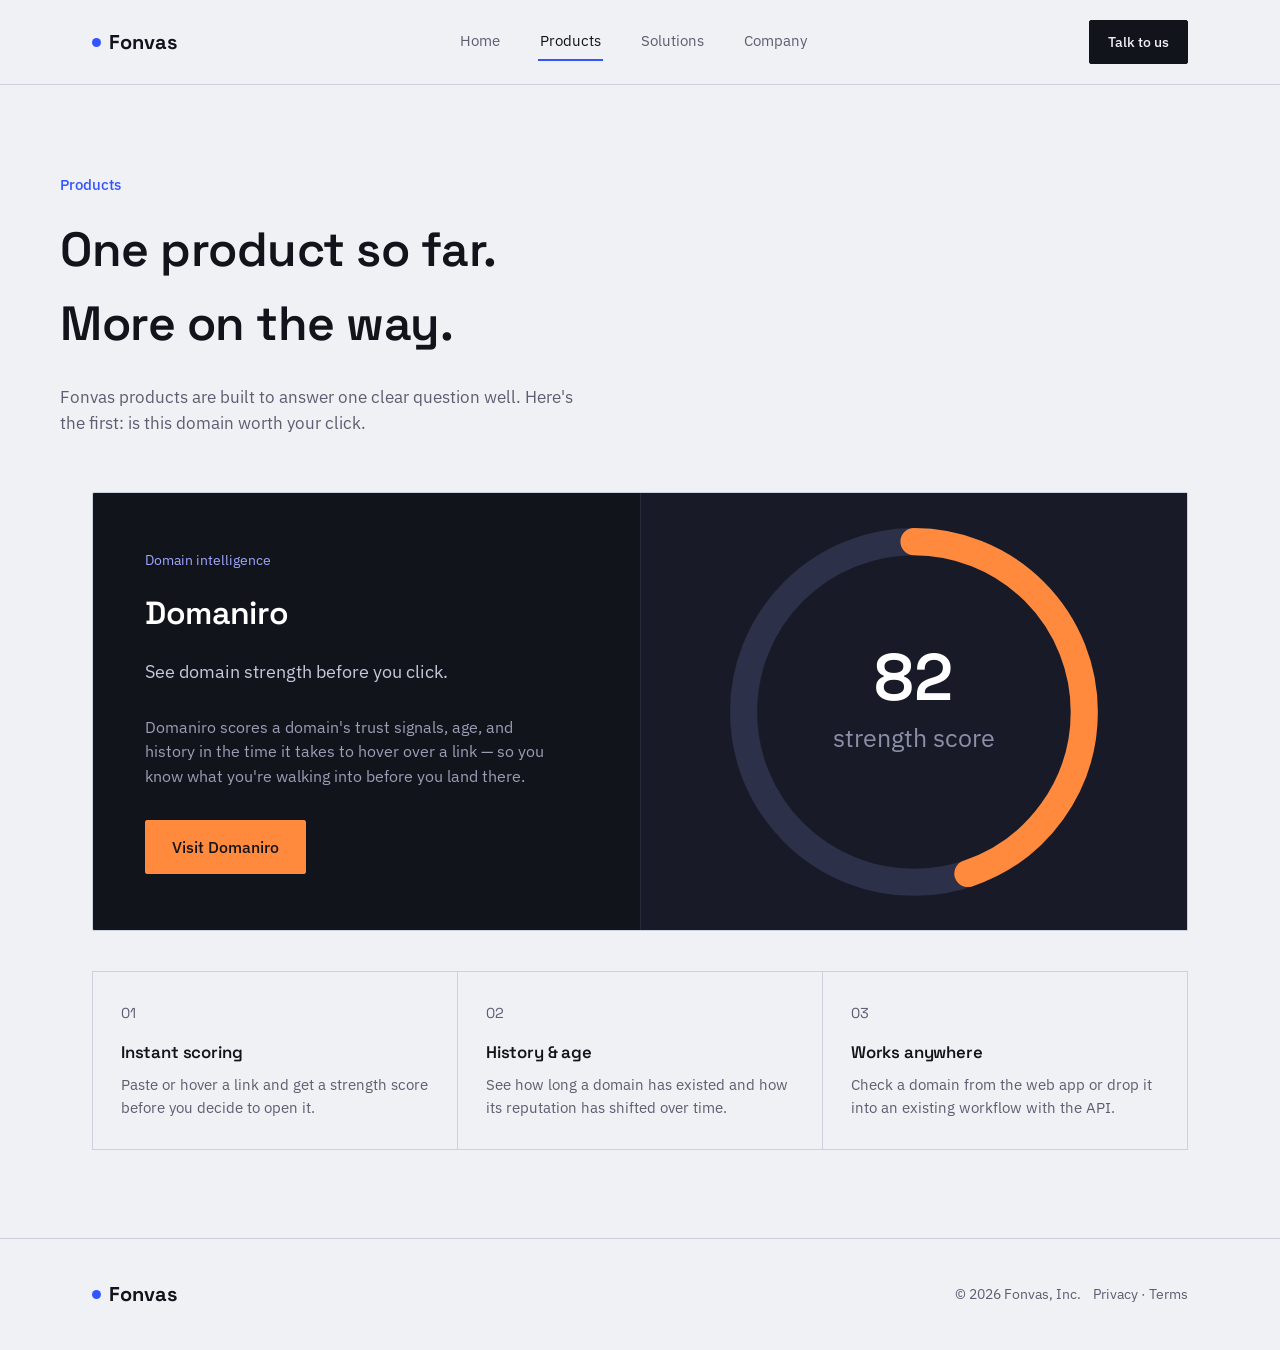
==== product/index.html @ e5af7bd3 "Update seo guides" ====
<!DOCTYPE html>
<html lang="en">
<head>
<meta charset="UTF-8">
<meta name="viewport" content="width=device-width, initial-scale=1.0">
<title>Products — Fonvas</title>
<link rel="preconnect" href="https://fonts.googleapis.com">
<link href="https://fonts.googleapis.com/css2?family=Space+Grotesk:wght@400;500;600;700&family=IBM+Plex+Sans:wght@400;500;600&display=swap" rel="stylesheet">
<style>
  :root{
    --ink:#12141C;
    --paper:#F0F1F5;
    --paper-2:#E6E7EF;
    --blue:#3355FF;
    --coral:#FF8A3D;
    --line:#CDD0DE;
    --muted:#5B5E70;
  }
  *{box-sizing:border-box;}
  html{scroll-behavior:smooth;}
  body{
    margin:0;background:var(--paper);color:var(--ink);
    font-family:'IBM Plex Sans', sans-serif;font-size:16px;line-height:1.55;
  }
  h1,h2,h3,.display{
    font-family:'Space Grotesk', sans-serif;font-weight:600;
    letter-spacing:-0.01em;margin:0;
  }
  a{color:inherit;text-decoration:none;}
  .wrap{max-width:1160px;margin:0 auto;padding:0 32px;}

  @media (prefers-reduced-motion: reduce){*{animation:none !important;transition:none !important;}}

  header{
    position:sticky;top:0;z-index:50;
    background:rgba(240,241,245,0.9);backdrop-filter:blur(8px);
    border-bottom:1px solid var(--line);
  }
  nav{
    display:flex;align-items:center;justify-content:space-between;
    padding:20px 32px;max-width:1160px;margin:0 auto;
  }
  .logo{font-family:'Space Grotesk', sans-serif;font-weight:700;font-size:1.25rem;display:flex;align-items:center;gap:8px;}
  .logo .dot{width:9px;height:9px;border-radius:50%;background:var(--blue);}
  .tabs{display:flex;gap:36px;}
  .tabs a{font-size:0.95rem;color:var(--muted);padding:6px 2px;border-bottom:2px solid transparent;transition:color .15s ease, border-color .15s ease;}
  .tabs a.current{color:var(--ink);border-color:var(--blue);}
  .tabs a:hover, .tabs a:focus-visible{color:var(--ink);border-color:var(--blue);}
  .nav-cta{font-size:0.9rem;font-weight:500;background:var(--ink);color:var(--paper);padding:10px 18px;border-radius:2px;border:1px solid var(--ink);transition:background .15s ease, color .15s ease;}
  .nav-cta:hover{background:transparent;color:var(--ink);}

  .page-head{padding:88px 0 56px;border-top:none;}
  .kicker{font-size:0.95rem;color:var(--blue);font-weight:500;margin-bottom:16px;}
  .page-head h1{font-size:clamp(2.2rem, 4.5vw, 3rem);max-width:16ch;}
  .page-head p{margin:22px 0 0;font-size:1.05rem;color:var(--muted);max-width:52ch;}

  section{padding:0 0 88px;}

  /* ---- Featured product ---- */
  .product-feature{
    border:1px solid var(--line);
    background:var(--ink);color:var(--paper);
    border-radius:2px;
    display:grid;grid-template-columns:1fr 1fr;
    overflow:hidden;
  }
  .product-feature .copy{padding:56px 52px;display:flex;flex-direction:column;justify-content:center;}
  .product-feature .eyebrow{font-size:0.9rem;color:#9FA6FF;margin-bottom:18px;}
  .product-feature h2{font-size:2rem;color:#fff;max-width:14ch;}
  .product-feature .tagline{font-size:1.15rem;color:#C7C9DA;margin:18px 0 30px;max-width:36ch;}
  .product-feature p.body{color:#9B9EB5;font-size:0.98rem;max-width:40ch;margin:0 0 32px;}
  .btn{display:inline-block;padding:14px 26px;border-radius:2px;font-size:0.98rem;font-weight:500;border:1px solid transparent;width:fit-content;}
  .btn-primary{background:var(--coral);color:var(--ink);border-color:var(--coral);}
  .btn-primary:hover{background:transparent;color:var(--coral);border-color:var(--coral);}

  .product-visual{
    position:relative;background:#181B27;
    display:flex;align-items:center;justify-content:center;
    border-left:1px solid #262A3B;
  }
  .product-visual svg{width:78%;height:auto;}
  .meter-track{fill:none;stroke:#2C3048;stroke-width:14;}
  .meter-fill{fill:none;stroke:var(--coral);stroke-width:14;stroke-linecap:round;
    stroke-dasharray:326; stroke-dashoffset:326;
    animation:fill-meter 1.6s ease-out .3s forwards;}
  @keyframes fill-meter{to{stroke-dashoffset:78;}}
  @media (prefers-reduced-motion: reduce){.meter-fill{animation:none;stroke-dashoffset:78;}}
  .meter-label{font-family:'Space Grotesk', sans-serif;font-size:34px;fill:#fff;font-weight:600;}
  .meter-sub{font-family:'IBM Plex Sans', sans-serif;font-size:13px;fill:#8B8FA8;}

  .details{margin-top:40px;display:grid;grid-template-columns:repeat(3,1fr);gap:1px;background:var(--line);border:1px solid var(--line);}
  .detail{background:var(--paper);padding:30px 28px;}
  .detail .num{font-family:'Space Grotesk', sans-serif;color:var(--muted);font-size:0.9rem;margin-bottom:14px;}
  .detail h3{font-size:1.05rem;margin-bottom:8px;}
  .detail p{margin:0;color:var(--muted);font-size:0.94rem;}

  @media (max-width: 820px){
    .tabs{display:none;}
    .product-feature{grid-template-columns:1fr;}
    .product-visual{min-height:260px;border-left:none;border-top:1px solid #262A3B;}
    .details{grid-template-columns:1fr;}
  }

  footer{border-top:1px solid var(--line);padding:40px 0;}
  .footer-bottom{display:flex;justify-content:space-between;color:var(--muted);font-size:0.85rem;flex-wrap:wrap;gap:12px;}
  .wrap.footer-inner{display:flex;justify-content:space-between;align-items:center;flex-wrap:wrap;gap:16px;}
</style>
</head>
<body>

<header>
  <nav>
    <div class="logo"><span class="dot"></span>Fonvas</div>
    <div class="tabs">
      <a href="../">Home</a>
      <a href="./" class="current">Products</a>
      <a href="../#solutions">Solutions</a>
      <a href="../#company">Company</a>
    </div>
    <a href="../#contact" class="nav-cta">Talk to us</a>
  </nav>
</header>

<main>
  <div class="wrap page-head">
    <div class="kicker">Products</div>
    <h1>One product so far. More on the way.</h1>
    <p>Fonvas products are built to answer one clear question well. Here's the first: is this domain worth your click.</p>
  </div>

  <section>
    <div class="wrap">
      <div class="product-feature">
        <div class="copy">
          <div class="eyebrow">Domain intelligence</div>
          <h2>Domaniro</h2>
          <p class="tagline">See domain strength before you click.</p>
          <p class="body">Domaniro scores a domain's trust signals, age, and history in the time it takes to hover over a link — so you know what you're walking into before you land there.</p>
          <a href="domaniro/" class="btn btn-primary">Visit Domaniro</a>
        </div>
        <div class="product-visual">
          <svg viewBox="0 0 220 220" xmlns="http://www.w3.org/2000/svg">
            <circle class="meter-track" cx="110" cy="110" r="88" transform="rotate(-90 110 110)"/>
            <circle class="meter-fill" cx="110" cy="110" r="88" transform="rotate(-90 110 110)"/>
            <text x="110" y="104" text-anchor="middle" class="meter-label">82</text>
            <text x="110" y="128" text-anchor="middle" class="meter-sub">strength score</text>
          </svg>
        </div>
      </div>

      <div class="details">
        <div class="detail">
          <div class="num">01</div>
          <h3>Instant scoring</h3>
          <p>Paste or hover a link and get a strength score before you decide to open it.</p>
        </div>
        <div class="detail">
          <div class="num">02</div>
          <h3>History &amp; age</h3>
          <p>See how long a domain has existed and how its reputation has shifted over time.</p>
        </div>
        <div class="detail">
          <div class="num">03</div>
          <h3>Works anywhere</h3>
          <p>Check a domain from the web app or drop it into an existing workflow with the API.</p>
        </div>
      </div>
    </div>
  </section>
</main>

<footer>
  <div class="wrap footer-inner">
    <div class="logo"><span class="dot"></span>Fonvas</div>
    <div class="footer-bottom">
      <span>© 2026 Fonvas, Inc.</span>
      <span>Privacy · Terms</span>
    </div>
  </div>
</footer>

</body>
</html>
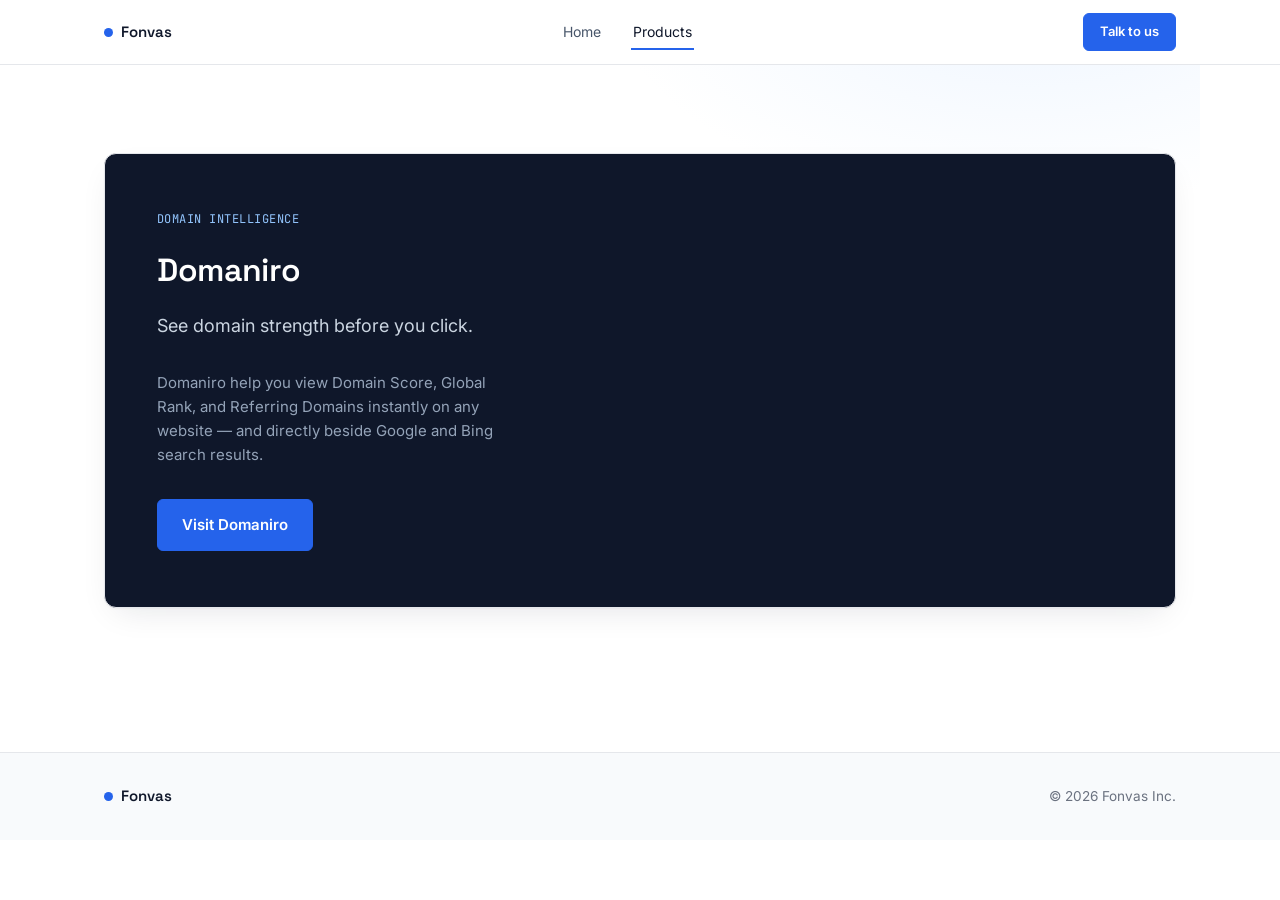
==== commit d329dca5: "Update content and style" ====
--- a/product/index.html
+++ b/product/index.html
@@ -1,154 +1,432 @@
 <!DOCTYPE html>
 <html lang="en">
+
 <head>
-<meta charset="UTF-8">
-<meta name="viewport" content="width=device-width, initial-scale=1.0">
-<title>Products — Fonvas</title>
-<link rel="preconnect" href="https://fonts.googleapis.com">
-<link href="https://fonts.googleapis.com/css2?family=Space+Grotesk:wght@400;500;600;700&family=IBM+Plex+Sans:wght@400;500;600&display=swap" rel="stylesheet">
-<style>
-  :root{
-    --ink:#12141C;
-    --paper:#F0F1F5;
-    --paper-2:#E6E7EF;
-    --blue:#3355FF;
-    --coral:#FF8A3D;
-    --line:#CDD0DE;
-    --muted:#5B5E70;
-  }
-  *{box-sizing:border-box;}
-  html{scroll-behavior:smooth;}
-  body{
-    margin:0;background:var(--paper);color:var(--ink);
-    font-family:'IBM Plex Sans', sans-serif;font-size:16px;line-height:1.55;
-  }
-  h1,h2,h3,.display{
-    font-family:'Space Grotesk', sans-serif;font-weight:600;
-    letter-spacing:-0.01em;margin:0;
-  }
-  a{color:inherit;text-decoration:none;}
-  .wrap{max-width:1160px;margin:0 auto;padding:0 32px;}
-
-  @media (prefers-reduced-motion: reduce){*{animation:none !important;transition:none !important;}}
-
-  header{
-    position:sticky;top:0;z-index:50;
-    background:rgba(240,241,245,0.9);backdrop-filter:blur(8px);
-    border-bottom:1px solid var(--line);
-  }
-  nav{
-    display:flex;align-items:center;justify-content:space-between;
-    padding:20px 32px;max-width:1160px;margin:0 auto;
-  }
-  .logo{font-family:'Space Grotesk', sans-serif;font-weight:700;font-size:1.25rem;display:flex;align-items:center;gap:8px;}
-  .logo .dot{width:9px;height:9px;border-radius:50%;background:var(--blue);}
-  .tabs{display:flex;gap:36px;}
-  .tabs a{font-size:0.95rem;color:var(--muted);padding:6px 2px;border-bottom:2px solid transparent;transition:color .15s ease, border-color .15s ease;}
-  .tabs a.current{color:var(--ink);border-color:var(--blue);}
-  .tabs a:hover, .tabs a:focus-visible{color:var(--ink);border-color:var(--blue);}
-  .nav-cta{font-size:0.9rem;font-weight:500;background:var(--ink);color:var(--paper);padding:10px 18px;border-radius:2px;border:1px solid var(--ink);transition:background .15s ease, color .15s ease;}
-  .nav-cta:hover{background:transparent;color:var(--ink);}
-
-  .page-head{padding:88px 0 56px;border-top:none;}
-  .kicker{font-size:0.95rem;color:var(--blue);font-weight:500;margin-bottom:16px;}
-  .page-head h1{font-size:clamp(2.2rem, 4.5vw, 3rem);max-width:16ch;}
-  .page-head p{margin:22px 0 0;font-size:1.05rem;color:var(--muted);max-width:52ch;}
-
-  section{padding:0 0 88px;}
-
-  /* ---- Featured product ---- */
-  .product-feature{
-    border:1px solid var(--line);
-    background:var(--ink);color:var(--paper);
-    border-radius:2px;
-    display:grid;grid-template-columns:1fr 1fr;
-    overflow:hidden;
-  }
-  .product-feature .copy{padding:56px 52px;display:flex;flex-direction:column;justify-content:center;}
-  .product-feature .eyebrow{font-size:0.9rem;color:#9FA6FF;margin-bottom:18px;}
-  .product-feature h2{font-size:2rem;color:#fff;max-width:14ch;}
-  .product-feature .tagline{font-size:1.15rem;color:#C7C9DA;margin:18px 0 30px;max-width:36ch;}
-  .product-feature p.body{color:#9B9EB5;font-size:0.98rem;max-width:40ch;margin:0 0 32px;}
-  .btn{display:inline-block;padding:14px 26px;border-radius:2px;font-size:0.98rem;font-weight:500;border:1px solid transparent;width:fit-content;}
-  .btn-primary{background:var(--coral);color:var(--ink);border-color:var(--coral);}
-  .btn-primary:hover{background:transparent;color:var(--coral);border-color:var(--coral);}
-
-  .product-visual{
-    position:relative;background:#181B27;
-    display:flex;align-items:center;justify-content:center;
-    border-left:1px solid #262A3B;
-  }
-  .product-visual svg{width:78%;height:auto;}
-  .meter-track{fill:none;stroke:#2C3048;stroke-width:14;}
-  .meter-fill{fill:none;stroke:var(--coral);stroke-width:14;stroke-linecap:round;
-    stroke-dasharray:326; stroke-dashoffset:326;
-    animation:fill-meter 1.6s ease-out .3s forwards;}
-  @keyframes fill-meter{to{stroke-dashoffset:78;}}
-  @media (prefers-reduced-motion: reduce){.meter-fill{animation:none;stroke-dashoffset:78;}}
-  .meter-label{font-family:'Space Grotesk', sans-serif;font-size:34px;fill:#fff;font-weight:600;}
-  .meter-sub{font-family:'IBM Plex Sans', sans-serif;font-size:13px;fill:#8B8FA8;}
-
-  .details{margin-top:40px;display:grid;grid-template-columns:repeat(3,1fr);gap:1px;background:var(--line);border:1px solid var(--line);}
-  .detail{background:var(--paper);padding:30px 28px;}
-  .detail .num{font-family:'Space Grotesk', sans-serif;color:var(--muted);font-size:0.9rem;margin-bottom:14px;}
-  .detail h3{font-size:1.05rem;margin-bottom:8px;}
-  .detail p{margin:0;color:var(--muted);font-size:0.94rem;}
-
-  @media (max-width: 820px){
-    .tabs{display:none;}
-    .product-feature{grid-template-columns:1fr;}
-    .product-visual{min-height:260px;border-left:none;border-top:1px solid #262A3B;}
-    .details{grid-template-columns:1fr;}
-  }
-
-  footer{border-top:1px solid var(--line);padding:40px 0;}
-  .footer-bottom{display:flex;justify-content:space-between;color:var(--muted);font-size:0.85rem;flex-wrap:wrap;gap:12px;}
-  .wrap.footer-inner{display:flex;justify-content:space-between;align-items:center;flex-wrap:wrap;gap:16px;}
-</style>
+    <meta charset="UTF-8">
+    <meta name="viewport" content="width=device-width, initial-scale=1.0">
+    <title>Products — Fonvas</title>
+    <link rel="preconnect" href="https://fonts.googleapis.com">
+    <link
+        href="https://fonts.googleapis.com/css2?family=Inter:wght@400;500;600;700&family=JetBrains+Mono:wght@500;600;700&family=Space+Grotesk:wght@400;500;600;700&display=swap"
+        rel="stylesheet">
+    <style>
+        :root {
+            --ink: #0F172A;
+            --ink-soft: #475569;
+            --muted: #6B7280;
+            --paper: #FFFFFF;
+            --surface: #F8FAFC;
+            --line: #E5E7EB;
+            --blue: #2563EB;
+            --blue-dark: #1D4ED8;
+            --blue-tint: #EFF6FF;
+            --radius-sm: 6px;
+            --radius-md: 12px;
+            --shadow-card: 0 1px 2px rgba(15, 23, 42, .04), 0 12px 32px -12px rgba(15, 23, 42, .12);
+        }
+
+        * {
+            box-sizing: border-box;
+        }
+
+        html {
+            scroll-behavior: smooth;
+        }
+
+        body {
+            margin: 0;
+            background: var(--paper);
+            color: var(--ink);
+            font-family: 'Inter', sans-serif;
+            font-size: 16px;
+            line-height: 1.5;
+            -webkit-font-smoothing: antialiased;
+        }
+
+        h1,
+        h2,
+        h3,
+        .display {
+            font-family: 'Space Grotesk', sans-serif;
+            font-weight: 600;
+            letter-spacing: -0.01em;
+            margin: 0;
+        }
+
+        a {
+            color: inherit;
+            text-decoration: none;
+        }
+
+        .wrap {
+            max-width: 1120px;
+            margin: 0 auto;
+            padding: 0 24px;
+        }
+
+        @media (prefers-reduced-motion: reduce) {
+            * {
+                animation: none !important;
+                transition: none !important;
+            }
+        }
+
+        header {
+            position: sticky;
+            top: 0;
+            z-index: 50;
+            background: rgba(255, 255, 255, .85);
+            backdrop-filter: blur(10px);
+            border-bottom: 1px solid var(--line);
+        }
+
+        nav {
+            display: flex;
+            align-items: center;
+            justify-content: space-between;
+            height: 64px;
+            padding: 0 24px;
+            max-width: 1120px;
+            margin: 0 auto;
+        }
+
+        .logo {
+            font-family: 'Space Grotesk', sans-serif;
+            font-weight: 600;
+            font-size: 15px;
+            display: flex;
+            align-items: center;
+            gap: 8px;
+        }
+
+        .logo .dot {
+            width: 9px;
+            height: 9px;
+            border-radius: 50%;
+            background: var(--blue);
+        }
+
+        .tabs {
+            display: flex;
+            gap: 28px;
+        }
+
+        .tabs a {
+            font-size: 14px;
+            color: var(--ink-soft);
+            padding: 6px 2px;
+            border-bottom: 2px solid transparent;
+            transition: color .15s ease, border-color .15s ease;
+        }
+
+        .tabs a.current {
+            color: var(--ink);
+            border-color: var(--blue);
+        }
+
+        .tabs a:hover,
+        .tabs a:focus-visible {
+            color: var(--ink);
+            border-color: var(--blue);
+        }
+
+        .nav-cta {
+            font-size: 13px;
+            font-weight: 600;
+            background: var(--blue);
+            color: #fff;
+            padding: 8px 16px;
+            border-radius: var(--radius-sm);
+            border: 1px solid var(--blue);
+            transition: background .15s ease, color .15s ease;
+        }
+
+        .nav-cta:hover {
+            background: var(--blue-dark);
+            border-color: var(--blue-dark);
+        }
+
+        .page-head {
+            padding: 88px 0 56px;
+            border-top: none;
+            background: radial-gradient(600px 300px at 85% -10%, var(--blue-tint), transparent 70%);
+        }
+
+        .kicker {
+            font-family: 'JetBrains Mono', monospace;
+            font-size: 12px;
+            letter-spacing: .04em;
+            text-transform: uppercase;
+            color: var(--blue);
+            font-weight: 600;
+            margin-bottom: 16px;
+        }
+
+        .page-head h1 {
+            font-size: clamp(34px, 4.4vw, 52px);
+            line-height: 1.08;
+            max-width: 16ch;
+        }
+
+        .page-head p {
+            margin: 20px 0 0;
+            font-size: 17px;
+            line-height: 1.6;
+            color: var(--ink-soft);
+            max-width: 52ch;
+        }
+
+        section {
+            padding: 0 0 88px;
+        }
+
+        /* ---- Featured product ---- */
+        .product-feature {
+            border: 1px solid var(--line);
+            background: var(--ink);
+            color: var(--paper);
+            border-radius: var(--radius-md);
+            box-shadow: var(--shadow-card);
+            display: grid;
+            grid-template-columns: 1fr 1fr;
+            overflow: hidden;
+        }
+
+        .product-feature .copy {
+            padding: 56px 52px;
+            display: flex;
+            flex-direction: column;
+            justify-content: center;
+        }
+
+        .product-feature .eyebrow {
+            font-family: 'JetBrains Mono', monospace;
+            font-size: 12px;
+            letter-spacing: .04em;
+            text-transform: uppercase;
+            color: #93C5FD;
+            margin-bottom: 18px;
+        }
+
+        .product-feature h2 {
+            font-size: 2rem;
+            color: #fff;
+            max-width: 14ch;
+        }
+
+        .product-feature .tagline {
+            font-size: 18px;
+            color: #CBD5E1;
+            margin: 18px 0 30px;
+            max-width: 36ch;
+        }
+
+        .product-feature p.body {
+            color: #94A3B8;
+            font-size: 15px;
+            max-width: 40ch;
+            margin: 0 0 32px;
+        }
+
+        .btn {
+            display: inline-flex;
+            align-items: center;
+            padding: 14px 24px;
+            border-radius: var(--radius-sm);
+            font-size: 15px;
+            font-weight: 600;
+            border: 1px solid transparent;
+            width: fit-content;
+        }
+
+        .btn-primary {
+            background: var(--blue);
+            color: #fff;
+            border-color: var(--blue);
+        }
+
+        .btn-primary:hover {
+            background: var(--blue-dark);
+            color: #fff;
+            border-color: var(--blue-dark);
+        }
+
+        .product-visual {
+            position: relative;
+            background: #111827;
+            display: flex;
+            align-items: center;
+            justify-content: center;
+            border-left: 1px solid #1F2937;
+        }
+
+        .product-visual svg {
+            width: 78%;
+            height: auto;
+        }
+
+        .meter-track {
+            fill: none;
+            stroke: #334155;
+            stroke-width: 14;
+        }
+
+        .meter-fill {
+            fill: none;
+            stroke: #60A5FA;
+            stroke-width: 14;
+            stroke-linecap: round;
+            stroke-dasharray: 326;
+            stroke-dashoffset: 326;
+            animation: fill-meter 1.6s ease-out .3s forwards;
+        }
+
+        @keyframes fill-meter {
+            to {
+                stroke-dashoffset: 78;
+            }
+        }
+
+        @media (prefers-reduced-motion: reduce) {
+            .meter-fill {
+                animation: none;
+                stroke-dashoffset: 78;
+            }
+        }
+
+        .meter-label {
+            font-family: 'Space Grotesk', sans-serif;
+            font-size: 34px;
+            fill: #fff;
+            font-weight: 600;
+        }
+
+        .meter-sub {
+            font-family: 'Inter', sans-serif;
+            font-size: 13px;
+            fill: #94A3B8;
+        }
+
+        .details {
+            margin-top: 40px;
+            display: grid;
+            grid-template-columns: repeat(3, 1fr);
+            gap: 1px;
+            background: var(--line);
+            border: 1px solid var(--line);
+        }
+
+        .detail {
+            background: var(--paper);
+            padding: 30px 28px;
+        }
+
+        .detail .num {
+            font-family: 'JetBrains Mono', monospace;
+            color: var(--muted);
+            font-size: 12px;
+            margin-bottom: 14px;
+        }
+
+        .detail h3 {
+            font-size: 1.05rem;
+            margin-bottom: 8px;
+        }
+
+        .detail p {
+            margin: 0;
+            color: var(--muted);
+            font-size: 0.94rem;
+        }
+
+        @media (max-width: 820px) {
+            .tabs {
+                display: none;
+            }
+
+            .product-feature {
+                grid-template-columns: 1fr;
+            }
+
+            .product-visual {
+                min-height: 260px;
+                border-left: none;
+                border-top: 1px solid #1F2937;
+            }
+
+            .details {
+                grid-template-columns: 1fr;
+            }
+        }
+
+        footer {
+            border-top: 1px solid var(--line);
+            padding: 32px 0;
+            background: var(--surface);
+        }
+
+        .footer-bottom {
+            display: flex;
+            justify-content: space-between;
+            color: var(--muted);
+            font-size: 0.85rem;
+            flex-wrap: wrap;
+            gap: 12px;
+        }
+
+        .wrap.footer-inner {
+            display: flex;
+            justify-content: space-between;
+            align-items: center;
+            flex-wrap: wrap;
+            gap: 16px;
+        }
+    </style>
 </head>
+
 <body>
 
-<header>
-  <nav>
-    <div class="logo"><span class="dot"></span>Fonvas</div>
-    <div class="tabs">
-      <a href="../">Home</a>
-      <a href="./" class="current">Products</a>
-      <a href="../#solutions">Solutions</a>
-      <a href="../#company">Company</a>
-    </div>
-    <a href="../#contact" class="nav-cta">Talk to us</a>
-  </nav>
-</header>
-
-<main>
-  <div class="wrap page-head">
-    <div class="kicker">Products</div>
+    <header>
+        <nav>
+            <div class="logo"><span class="dot"></span>Fonvas</div>
+            <div class="tabs">
+                <a href="../">Home</a>
+                <a href="./" class="current">Products</a>
+            </div>
+            <a href="../#contact" class="nav-cta">Talk to us</a>
+        </nav>
+    </header>
+
+    <main>
+        <div class="wrap page-head">
+            <!-- <div class="kicker">Products</div>
     <h1>One product so far. More on the way.</h1>
     <p>Fonvas products are built to answer one clear question well. Here's the first: is this domain worth your click.</p>
-  </div>
-
-  <section>
-    <div class="wrap">
-      <div class="product-feature">
-        <div class="copy">
-          <div class="eyebrow">Domain intelligence</div>
-          <h2>Domaniro</h2>
-          <p class="tagline">See domain strength before you click.</p>
-          <p class="body">Domaniro scores a domain's trust signals, age, and history in the time it takes to hover over a link — so you know what you're walking into before you land there.</p>
-          <a href="domaniro/" class="btn btn-primary">Visit Domaniro</a>
-        </div>
-        <div class="product-visual">
+  </div> -->
+
+            <section>
+                <div class="wrap">
+                    <div class="product-feature">
+                        <div class="copy">
+                            <div class="eyebrow">Domain intelligence</div>
+                            <h2>Domaniro</h2>
+                            <p class="tagline">See domain strength before you click.</p>
+                            <p class="body">Domaniro help you view Domain Score, Global Rank, and Referring Domains
+                                instantly on any
+                                website — and directly beside Google and Bing search results.</p>
+                            <a href="domaniro/" class="btn btn-primary">Visit Domaniro</a>
+                        </div>
+                        <!-- <div class="product-visual">
           <svg viewBox="0 0 220 220" xmlns="http://www.w3.org/2000/svg">
             <circle class="meter-track" cx="110" cy="110" r="88" transform="rotate(-90 110 110)"/>
             <circle class="meter-fill" cx="110" cy="110" r="88" transform="rotate(-90 110 110)"/>
             <text x="110" y="104" text-anchor="middle" class="meter-label">82</text>
             <text x="110" y="128" text-anchor="middle" class="meter-sub">strength score</text>
           </svg>
-        </div>
-      </div>
-
-      <div class="details">
+        </div> -->
+                    </div>
+
+                    <!-- <div class="details">
         <div class="detail">
           <div class="num">01</div>
           <h3>Instant scoring</h3>
@@ -165,19 +443,20 @@
           <p>Check a domain from the web app or drop it into an existing workflow with the API.</p>
         </div>
       </div>
-    </div>
-  </section>
-</main>
-
-<footer>
-  <div class="wrap footer-inner">
-    <div class="logo"><span class="dot"></span>Fonvas</div>
-    <div class="footer-bottom">
-      <span>© 2026 Fonvas, Inc.</span>
-      <span>Privacy · Terms</span>
-    </div>
-  </div>
-</footer>
+    </div> -->
+            </section>
+    </main>
+
+    <footer>
+        <div class="wrap footer-inner">
+            <div class="logo"><span class="dot"></span>Fonvas</div>
+            <div class="footer-bottom">
+                <span>© 2026 Fonvas Inc.</span>
+                <!-- <span>Privacy · Terms</span> -->
+            </div>
+        </div>
+    </footer>
 
 </body>
+
 </html>
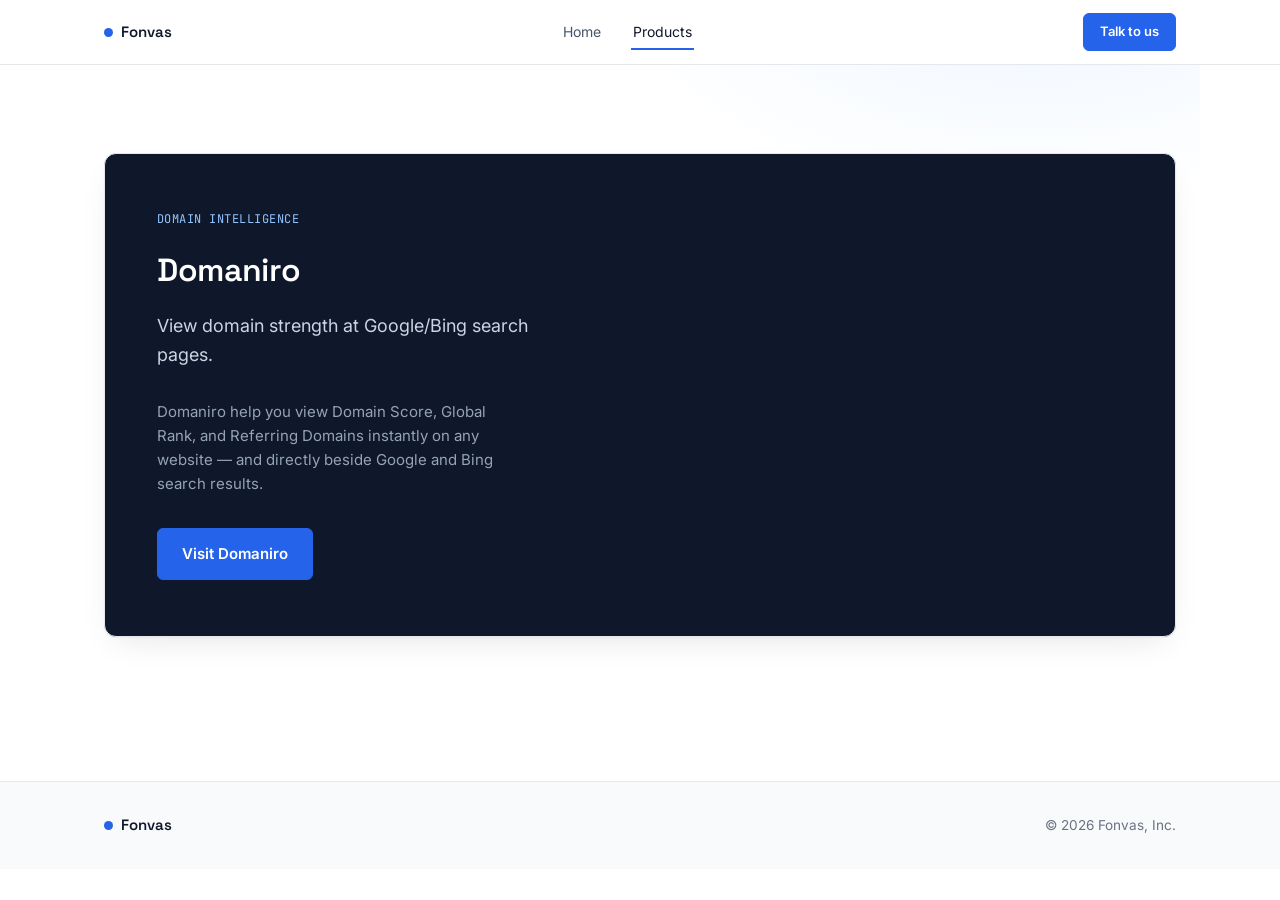
==== commit 75522afa: "Bug fix" ====
--- a/product/index.html
+++ b/product/index.html
@@ -410,7 +410,7 @@
                         <div class="copy">
                             <div class="eyebrow">Domain intelligence</div>
                             <h2>Domaniro</h2>
-                            <p class="tagline">See domain strength before you click.</p>
+                            <p class="tagline">View domain strength at Google/Bing search pages.</p>
                             <p class="body">Domaniro help you view Domain Score, Global Rank, and Referring Domains
                                 instantly on any
                                 website — and directly beside Google and Bing search results.</p>
@@ -451,7 +451,7 @@
         <div class="wrap footer-inner">
             <div class="logo"><span class="dot"></span>Fonvas</div>
             <div class="footer-bottom">
-                <span>© 2026 Fonvas Inc.</span>
+                <span>© 2026 Fonvas, Inc.</span>
                 <!-- <span>Privacy · Terms</span> -->
             </div>
         </div>
